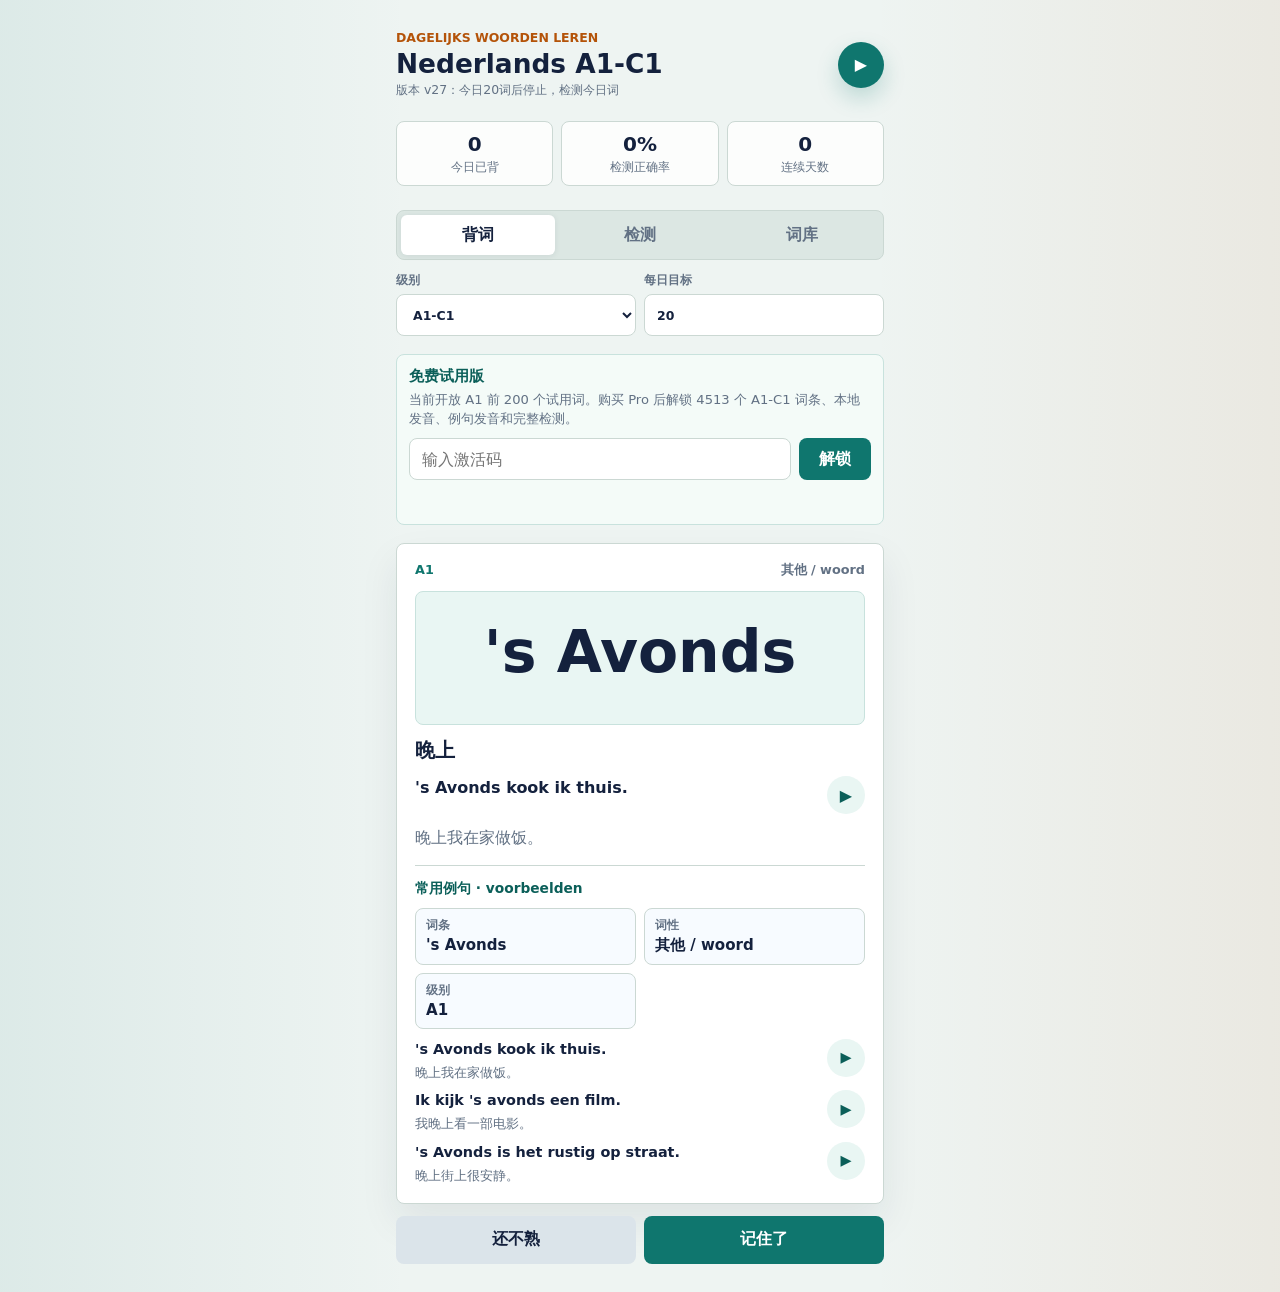
==== publish-live/index.html @ 0396b181 "Add files via upload" ====
<!doctype html>
<html lang="zh-CN">
  <head>
    <meta charset="UTF-8" />
    <meta name="viewport" content="width=device-width, initial-scale=1.0" />
    <meta name="theme-color" content="#0f766e" />
    <meta name="mobile-web-app-capable" content="yes" />
    <meta name="application-name" content="NL Woorden" />
    <title>Nederlands A2-C1</title>
    <link rel="manifest" href="manifest.json" />
    <link rel="icon" href="icons/icon-192.png" />
    <link rel="apple-touch-icon" href="icons/icon-192.png" />
    <link rel="stylesheet" href="styles.css" />
  </head>
  <body>
    <main class="app-shell">
      <section class="topbar">
        <div>
          <p class="eyebrow">Dagelijks woorden leren</p>
          <h1>Nederlands A1-C1</h1>
          <p class="version-tag">版本 v27：今日20词后停止，检测今日词</p>
        </div>
        <button class="icon-button" id="speakCurrent" type="button" aria-label="播放当前单词" title="播放当前单词">
          <span aria-hidden="true">▶</span>
        </button>
      </section>

      <section class="status-strip" aria-label="今日学习状态">
        <div>
          <span id="learnedToday">0</span>
          <small>今日已背</small>
        </div>
        <div>
          <span id="accuracy">0%</span>
          <small>检测正确率</small>
        </div>
        <div>
          <span id="streak">0</span>
          <small>连续天数</small>
        </div>
      </section>
      <div class="audio-help">
        <p class="audio-notice" id="audioNotice" role="status"></p>
        <button class="audio-fallback hidden" id="openPronunciation" type="button">打开荷兰语发音页</button>
      </div>

      <nav class="tabs" aria-label="应用视图">
        <button class="tab active" data-view="learn" type="button">背词</button>
        <button class="tab" data-view="quiz" type="button">检测</button>
        <button class="tab" data-view="library" type="button">词库</button>
      </nav>

      <section class="filters" aria-label="学习设置">
        <label>
          级别
          <select id="levelFilter">
            <option value="all">A1-C1</option>
            <option value="A1">A1</option>
            <option value="A2">A2</option>
            <option value="B1">B1</option>
            <option value="B2">B2</option>
            <option value="C1">C1</option>
          </select>
        </label>
        <label>
          每日目标
          <input id="dailyGoal" type="number" min="5" max="80" step="5" value="20" />
        </label>
      </section>
      <section class="license-panel" id="licensePanel" aria-label="Pro 解锁">
        <div>
          <strong id="licenseTitle">免费试用版</strong>
          <p id="licenseText">已开放 A1 前 200 个词。购买 Pro 后解锁 A1-C1 全词库、本地发音、例句发音和完整检测。</p>
        </div>
        <div class="license-row" id="licenseRow">
          <input id="licenseCode" type="text" autocomplete="off" placeholder="输入激活码" />
          <button id="activateLicense" type="button">解锁</button>
        </div>
        <p class="license-message" id="licenseMessage" role="status"></p>
      </section>

      <section class="view active" id="learnView">
        <article class="goal-card hidden" id="goalCard">
          <strong>今天目标完成</strong>
          <p id="goalMessage">你已经完成今天的单词目标。</p>
          <div class="goal-actions">
            <button class="primary" id="goalQuizBtn" type="button">去检测</button>
            <button class="secondary" id="goalMoreBtn" type="button">继续加练</button>
          </div>
        </article>
        <article class="word-card" id="learnWordCard">
          <div class="word-meta">
            <span id="wordLevel">A2</span>
            <span id="wordPos">名词 · zelfstandig naamwoord</span>
          </div>
          <button class="word-button" id="wordButton" type="button">
            <span id="wordText">woord</span>
            <small id="wordIpa">/woːrt/</small>
          </button>
          <div class="meaning" id="wordMeaning">中文释义</div>
          <div class="example-line">
            <p class="example" id="wordExample">Voorbeeldzin.</p>
            <button class="mini-button" id="speakExample" type="button" aria-label="播放例句" title="播放例句">▶</button>
          </div>
          <p class="example-zh" id="wordExampleZh">例句中文。</p>
          <div class="forms-panel" id="wordForms"></div>
        </article>

        <div class="actions" id="learnActions">
          <button class="secondary" id="againBtn" type="button">还不熟</button>
          <button class="primary" id="knownBtn" type="button">记住了</button>
        </div>
      </section>

      <section class="view" id="quizView">
        <article class="quiz-card">
          <div class="mode-switch" aria-label="检测形式">
            <button class="mode-button active" id="meaningModeBtn" type="button">猜词义</button>
            <button class="mode-button" id="dictationModeBtn" type="button">听写</button>
          </div>
          <div class="word-meta">
            <span id="quizLevel">A2</span>
            <span id="quizMode">听写</span>
          </div>
          <h2 id="quizPrompt">听发音写单词</h2>
          <button class="listen-card" id="listenDictation" type="button">▶ 听荷兰语发音</button>
          <div class="choices" id="choices"></div>
          <div class="typing-row" id="typingRow">
            <input id="typingAnswer" type="text" autocomplete="off" placeholder="输入你听到的荷兰语单词" />
            <button id="typingCheck" type="button">检查</button>
          </div>
          <p class="feedback" id="feedback" role="status"></p>
        </article>
        <div class="actions">
          <button class="secondary" id="playQuizWord" type="button">再听一次</button>
          <button class="primary" id="nextQuiz" type="button">下一题</button>
        </div>
      </section>

      <section class="view" id="libraryView">
        <div class="library-head">
          <input id="searchBox" type="search" placeholder="搜索荷兰语 / 中文 / 例句" />
          <span id="wordCount">0 词</span>
        </div>
        <div class="word-list" id="wordList"></div>
      </section>
    </main>

    <script src="wordbank-extra.js"></script>
    <script src="audio-index.js"></script>
    <script src="app.js"></script>
    <script>
      if ("serviceWorker" in navigator && location.protocol !== "file:") {
        navigator.serviceWorker.register("./sw.js");
      }
    </script>
  </body>
</html>
---- publish-live/styles.css ----
:root {
  color-scheme: light;
  --bg: #eef4f2;
  --ink: #14213d;
  --muted: #627184;
  --line: #cbd8d3;
  --surface: #ffffff;
  --primary: #0f766e;
  --primary-dark: #0b5f59;
  --accent: #b45309;
  --ok: #15803d;
  --bad: #b91c1c;
  font-family: Inter, ui-sans-serif, system-ui, -apple-system, BlinkMacSystemFont, "Segoe UI", sans-serif;
}

* {
  box-sizing: border-box;
}

body {
  margin: 0;
  min-height: 100vh;
  background: var(--bg);
  color: var(--ink);
}

button,
input,
select {
  font: inherit;
}

.app-shell {
  width: min(100%, 520px);
  min-height: 100vh;
  margin: 0 auto;
  padding: 18px 16px 28px;
}

.topbar {
  display: flex;
  align-items: center;
  justify-content: space-between;
  gap: 16px;
}

.eyebrow {
  margin: 0 0 4px;
  color: var(--accent);
  font-size: 0.78rem;
  font-weight: 800;
  text-transform: uppercase;
}

.version-tag {
  color: var(--muted);
  font-size: 0.78rem;
  margin-top: 4px;
}

h1,
h2,
p {
  margin: 0;
}

h1 {
  font-size: 1.65rem;
  line-height: 1.1;
}

.icon-button {
  width: 46px;
  height: 46px;
  border: 0;
  border-radius: 50%;
  background: var(--primary);
  color: white;
  font-weight: 900;
  box-shadow: 0 10px 22px rgba(15, 118, 110, 0.22);
}

.status-strip {
  display: grid;
  grid-template-columns: repeat(3, 1fr);
  gap: 8px;
  margin: 22px 0 14px;
}

.status-strip div {
  min-width: 0;
  border: 1px solid var(--line);
  border-radius: 8px;
  background: rgba(255, 255, 255, 0.82);
  padding: 10px 8px;
  text-align: center;
}

.status-strip span {
  display: block;
  font-size: 1.25rem;
  font-weight: 850;
}

.status-strip small {
  color: var(--muted);
  font-size: 0.72rem;
}

.audio-help {
  display: grid;
  gap: 8px;
  margin: -2px 2px 12px;
}

.audio-notice {
  min-height: 20px;
  margin: 0;
  color: #9a3412;
  font-size: 0.82rem;
  font-weight: 760;
}

.audio-notice:empty {
  display: none;
}

.audio-fallback {
  width: fit-content;
  border: 1px solid #fed7aa;
  border-radius: 999px;
  background: #fff7ed;
  color: #9a3412;
  padding: 8px 12px;
  font-size: 0.82rem;
  font-weight: 850;
}

.tabs,
.filters,
.actions,
.typing-row,
.library-head,
.example-line,
.mode-switch {
  display: flex;
  gap: 8px;
}

.tabs {
  padding: 4px;
  border: 1px solid var(--line);
  border-radius: 8px;
  background: #dce7e3;
}

.tab {
  flex: 1;
  min-height: 40px;
  border: 0;
  border-radius: 6px;
  background: transparent;
  color: var(--muted);
  font-weight: 750;
}

.tab.active {
  background: var(--surface);
  color: var(--ink);
  box-shadow: 0 1px 6px rgba(20, 33, 61, 0.08);
}

.filters {
  margin: 12px 0 18px;
}

.license-panel {
  display: grid;
  gap: 10px;
  margin-bottom: 18px;
  border: 1px solid #c8e2dd;
  border-radius: 8px;
  background: #f4fbf8;
  padding: 12px;
}

.license-panel strong {
  display: block;
  color: var(--primary-dark);
  font-size: 0.92rem;
}

.license-panel p {
  margin-top: 4px;
  color: var(--muted);
  font-size: 0.82rem;
  line-height: 1.45;
}

.license-row {
  display: flex;
  gap: 8px;
}

.license-row input {
  flex: 1;
  text-transform: uppercase;
}

.license-row button {
  min-width: 72px;
  border: 0;
  border-radius: 8px;
  background: var(--primary);
  color: white;
  font-weight: 850;
}

.license-message {
  min-height: 18px;
  margin: 0;
  color: #9a3412;
  font-weight: 780;
}

.license-message.ok {
  color: var(--ok);
}

label {
  flex: 1;
  display: grid;
  gap: 5px;
  color: var(--muted);
  font-size: 0.78rem;
  font-weight: 800;
}

select,
input {
  width: 100%;
  min-height: 42px;
  border: 1px solid var(--line);
  border-radius: 8px;
  background: var(--surface);
  color: var(--ink);
  padding: 0 12px;
}

.view {
  display: none;
}

.view.active {
  display: block;
}

.word-card,
.quiz-card,
.goal-card {
  border: 1px solid var(--line);
  border-radius: 8px;
  background: var(--surface);
  padding: 18px;
  box-shadow: 0 18px 38px rgba(20, 33, 61, 0.08);
}

.goal-card {
  display: grid;
  gap: 6px;
  margin-bottom: 12px;
  border-color: #bbf7d0;
  background: #f0fdf4;
  box-shadow: none;
}

.goal-card strong {
  color: var(--ok);
  font-size: 1.05rem;
}

.goal-card p {
  color: var(--muted);
  line-height: 1.45;
}

.goal-actions {
  display: grid;
  grid-template-columns: 1fr 1fr;
  gap: 10px;
  margin-top: 8px;
}

.word-meta {
  display: flex;
  justify-content: space-between;
  gap: 8px;
  color: var(--muted);
  font-size: 0.8rem;
  font-weight: 800;
}

.word-meta span:first-child {
  color: var(--primary);
}

.word-button {
  width: 100%;
  min-height: 134px;
  margin: 12px 0;
  border: 1px solid #c8e2dd;
  border-radius: 8px;
  background: #e9f6f3;
  color: var(--ink);
  padding: 18px 10px;
}

.word-button span {
  display: block;
  overflow-wrap: anywhere;
  font-size: clamp(2.1rem, 12vw, 3.65rem);
  font-weight: 900;
  line-height: 1.05;
}

.word-button small {
  display: block;
  margin-top: 10px;
  color: var(--primary-dark);
  font-size: 1rem;
  font-weight: 750;
}

.meaning {
  font-size: 1.25rem;
  font-weight: 850;
  line-height: 1.35;
}

.example,
.example-zh {
  margin-top: 12px;
  line-height: 1.55;
}

.example-line {
  align-items: flex-start;
  margin-top: 12px;
}

.example {
  flex: 1;
  margin-top: 0;
  color: var(--ink);
  font-weight: 650;
}

.example-zh {
  color: var(--muted);
}

.forms-panel {
  display: grid;
  gap: 10px;
  margin-top: 14px;
  padding-top: 14px;
  border-top: 1px solid var(--line);
}

.forms-title {
  color: var(--primary-dark);
  font-size: 0.86rem;
  font-weight: 900;
}

.form-grid {
  display: grid;
  grid-template-columns: repeat(2, minmax(0, 1fr));
  gap: 8px;
}

.form-item {
  min-width: 0;
  border: 1px solid var(--line);
  border-radius: 8px;
  background: #f7fbff;
  padding: 9px 10px;
}

.form-item small {
  display: block;
  color: var(--muted);
  font-size: 0.72rem;
  font-weight: 850;
}

.form-item strong {
  display: block;
  margin-top: 3px;
  overflow-wrap: anywhere;
  font-size: 0.94rem;
}

.form-examples {
  display: grid;
  gap: 8px;
}

.form-example {
  display: flex;
  align-items: flex-start;
  gap: 8px;
  color: var(--muted);
  font-size: 0.9rem;
  line-height: 1.45;
}

.form-example span {
  flex: 1;
}

.form-example strong,
.form-example small {
  display: block;
}

.form-example strong {
  color: var(--ink);
  font-weight: 750;
}

.form-example small {
  margin-top: 3px;
  color: var(--muted);
  font-size: 0.84rem;
}

.actions {
  margin-top: 12px;
}

.primary,
.secondary,
.typing-row button {
  flex: 1;
  min-height: 48px;
  border: 0;
  border-radius: 8px;
  font-weight: 850;
}

.primary,
.typing-row button {
  background: var(--primary);
  color: white;
}

.secondary {
  background: #dbe4ea;
  color: var(--ink);
}

.mini-button {
  width: 38px;
  min-width: 38px;
  height: 38px;
  border: 0;
  border-radius: 50%;
  background: #e9f6f3;
  color: var(--primary-dark);
  font-weight: 900;
}

.mode-switch {
  padding: 4px;
  margin-bottom: 14px;
  border: 1px solid var(--line);
  border-radius: 8px;
  background: #dce7e3;
}

.mode-button {
  flex: 1;
  min-height: 38px;
  border: 0;
  border-radius: 6px;
  background: transparent;
  color: var(--muted);
  font-weight: 850;
}

.mode-button.active {
  background: var(--surface);
  color: var(--ink);
  box-shadow: 0 1px 6px rgba(20, 33, 61, 0.08);
}

.quiz-card h2 {
  margin: 20px 0;
  overflow-wrap: anywhere;
  font-size: 2.2rem;
  line-height: 1.05;
}

.listen-card {
  width: 100%;
  min-height: 92px;
  border: 1px solid #c8e2dd;
  border-radius: 8px;
  background: #e9f6f3;
  color: var(--primary-dark);
  font-size: 1.2rem;
  font-weight: 900;
}

.choices {
  display: grid;
  gap: 8px;
}

.choice {
  min-height: 52px;
  border: 1px solid var(--line);
  border-radius: 8px;
  background: #f7fbff;
  padding: 10px 12px;
  text-align: left;
  color: var(--ink);
}

.choice.correct {
  border-color: #86efac;
  background: #dcfce7;
}

.choice.wrong {
  border-color: #fecaca;
  background: #fee2e2;
}

.typing-row {
  margin-top: 14px;
}

.typing-row input {
  flex: 1.4;
}

.feedback {
  min-height: 28px;
  margin-top: 12px;
  color: var(--muted);
  font-weight: 780;
}

.feedback.ok {
  color: var(--ok);
}

.feedback.bad {
  color: var(--bad);
}

.library-head {
  align-items: center;
  margin-bottom: 10px;
}

.library-head input {
  flex: 1;
}

.library-head span {
  color: var(--muted);
  font-size: 0.86rem;
  font-weight: 800;
  white-space: nowrap;
}

.word-list {
  display: grid;
  gap: 8px;
  padding-bottom: 20px;
}

.word-row {
  border: 1px solid var(--line);
  border-radius: 8px;
  background: var(--surface);
  padding: 12px;
}

.word-row strong {
  display: block;
  margin-bottom: 4px;
  overflow-wrap: anywhere;
  font-size: 1.05rem;
}

.word-row p {
  color: var(--muted);
  font-size: 0.9rem;
  line-height: 1.45;
}

.hidden {
  display: none;
}

@media (min-width: 700px) {
  body {
    background:
      linear-gradient(90deg, rgba(15, 118, 110, 0.08), transparent 32%, transparent 68%, rgba(180, 83, 9, 0.07)),
      var(--bg);
  }

  .app-shell {
    padding-top: 30px;
  }
}
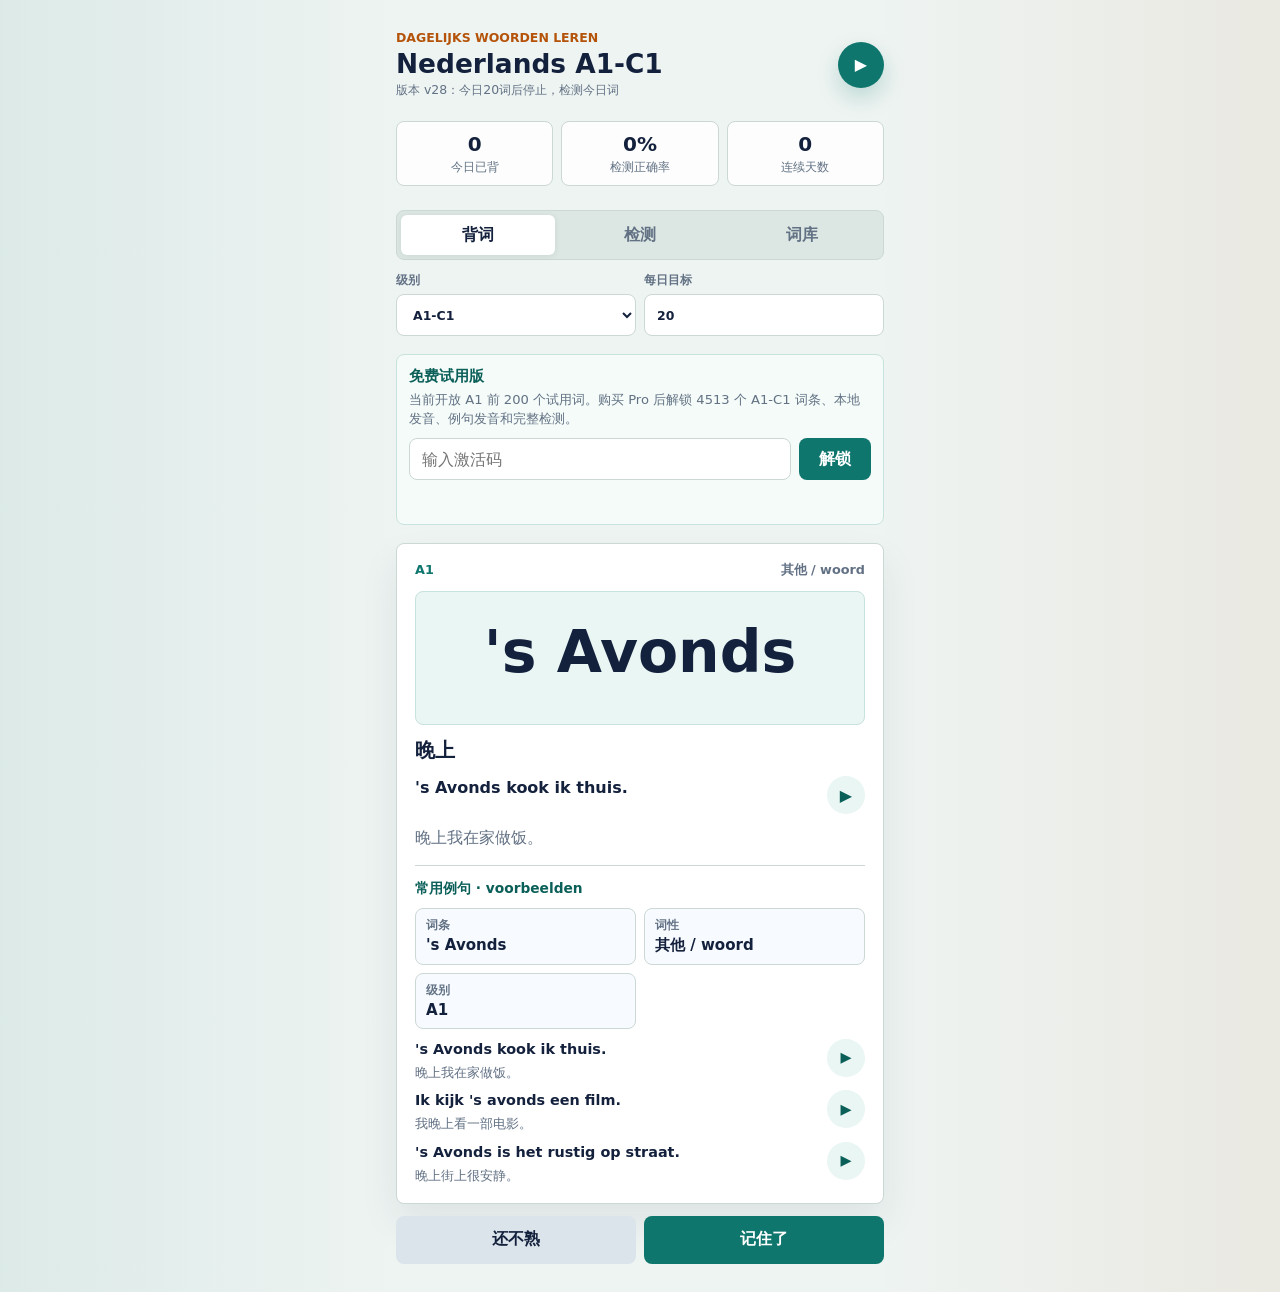
==== commit 4aa737d5: "Add files via upload" ====
--- a/publish-live/index.html
+++ b/publish-live/index.html
@@ -10,7 +10,7 @@
     <link rel="manifest" href="manifest.json" />
     <link rel="icon" href="icons/icon-192.png" />
     <link rel="apple-touch-icon" href="icons/icon-192.png" />
-    <link rel="stylesheet" href="styles.css" />
+    <link rel="stylesheet" href="styles.css?v=28" />
   </head>
   <body>
     <main class="app-shell">
@@ -18,7 +18,7 @@
         <div>
           <p class="eyebrow">Dagelijks woorden leren</p>
           <h1>Nederlands A1-C1</h1>
-          <p class="version-tag">版本 v27：今日20词后停止，检测今日词</p>
+          <p class="version-tag">版本 v28：今日20词后停止，检测今日词</p>
         </div>
         <button class="icon-button" id="speakCurrent" type="button" aria-label="播放当前单词" title="播放当前单词">
           <span aria-hidden="true">▶</span>
@@ -146,12 +146,12 @@
       </section>
     </main>
 
-    <script src="wordbank-extra.js"></script>
-    <script src="audio-index.js"></script>
-    <script src="app.js"></script>
+    <script src="wordbank-extra.js?v=28"></script>
+    <script src="audio-index.js?v=28"></script>
+    <script src="app.js?v=28"></script>
     <script>
       if ("serviceWorker" in navigator && location.protocol !== "file:") {
-        navigator.serviceWorker.register("./sw.js");
+        navigator.serviceWorker.register("./sw.js?v=28");
       }
     </script>
   </body>
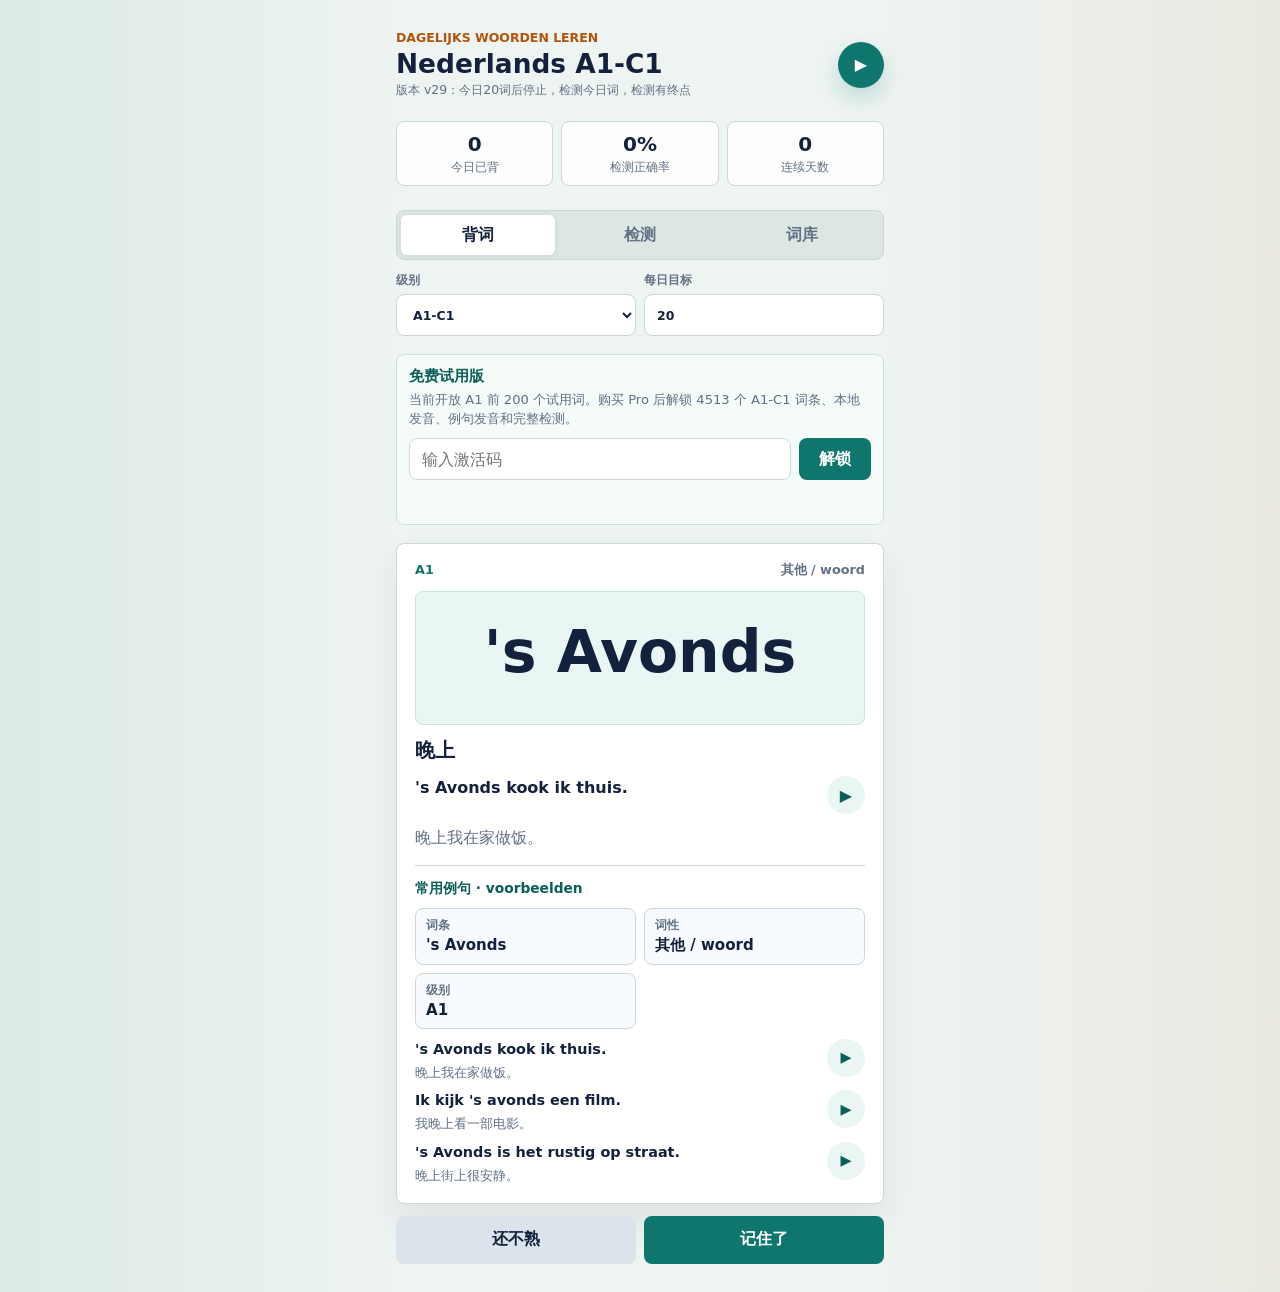
==== commit 0f83ddf5: "Add files via upload" ====
--- a/publish-live/index.html
+++ b/publish-live/index.html
@@ -10,7 +10,7 @@
     <link rel="manifest" href="manifest.json" />
     <link rel="icon" href="icons/icon-192.png" />
     <link rel="apple-touch-icon" href="icons/icon-192.png" />
-    <link rel="stylesheet" href="styles.css?v=28" />
+    <link rel="stylesheet" href="styles.css?v=29" />
   </head>
   <body>
     <main class="app-shell">
@@ -18,7 +18,7 @@
         <div>
           <p class="eyebrow">Dagelijks woorden leren</p>
           <h1>Nederlands A1-C1</h1>
-          <p class="version-tag">版本 v28：今日20词后停止，检测今日词</p>
+          <p class="version-tag">版本 v29：今日20词后停止，检测今日词，检测有终点</p>
         </div>
         <button class="icon-button" id="speakCurrent" type="button" aria-label="播放当前单词" title="播放当前单词">
           <span aria-hidden="true">▶</span>
@@ -146,12 +146,12 @@
       </section>
     </main>
 
-    <script src="wordbank-extra.js?v=28"></script>
-    <script src="audio-index.js?v=28"></script>
-    <script src="app.js?v=28"></script>
+    <script src="wordbank-extra.js?v=29"></script>
+    <script src="audio-index.js?v=29"></script>
+    <script src="app.js?v=29"></script>
     <script>
       if ("serviceWorker" in navigator && location.protocol !== "file:") {
-        navigator.serviceWorker.register("./sw.js?v=28");
+        navigator.serviceWorker.register("./sw.js?v=29");
       }
     </script>
   </body>
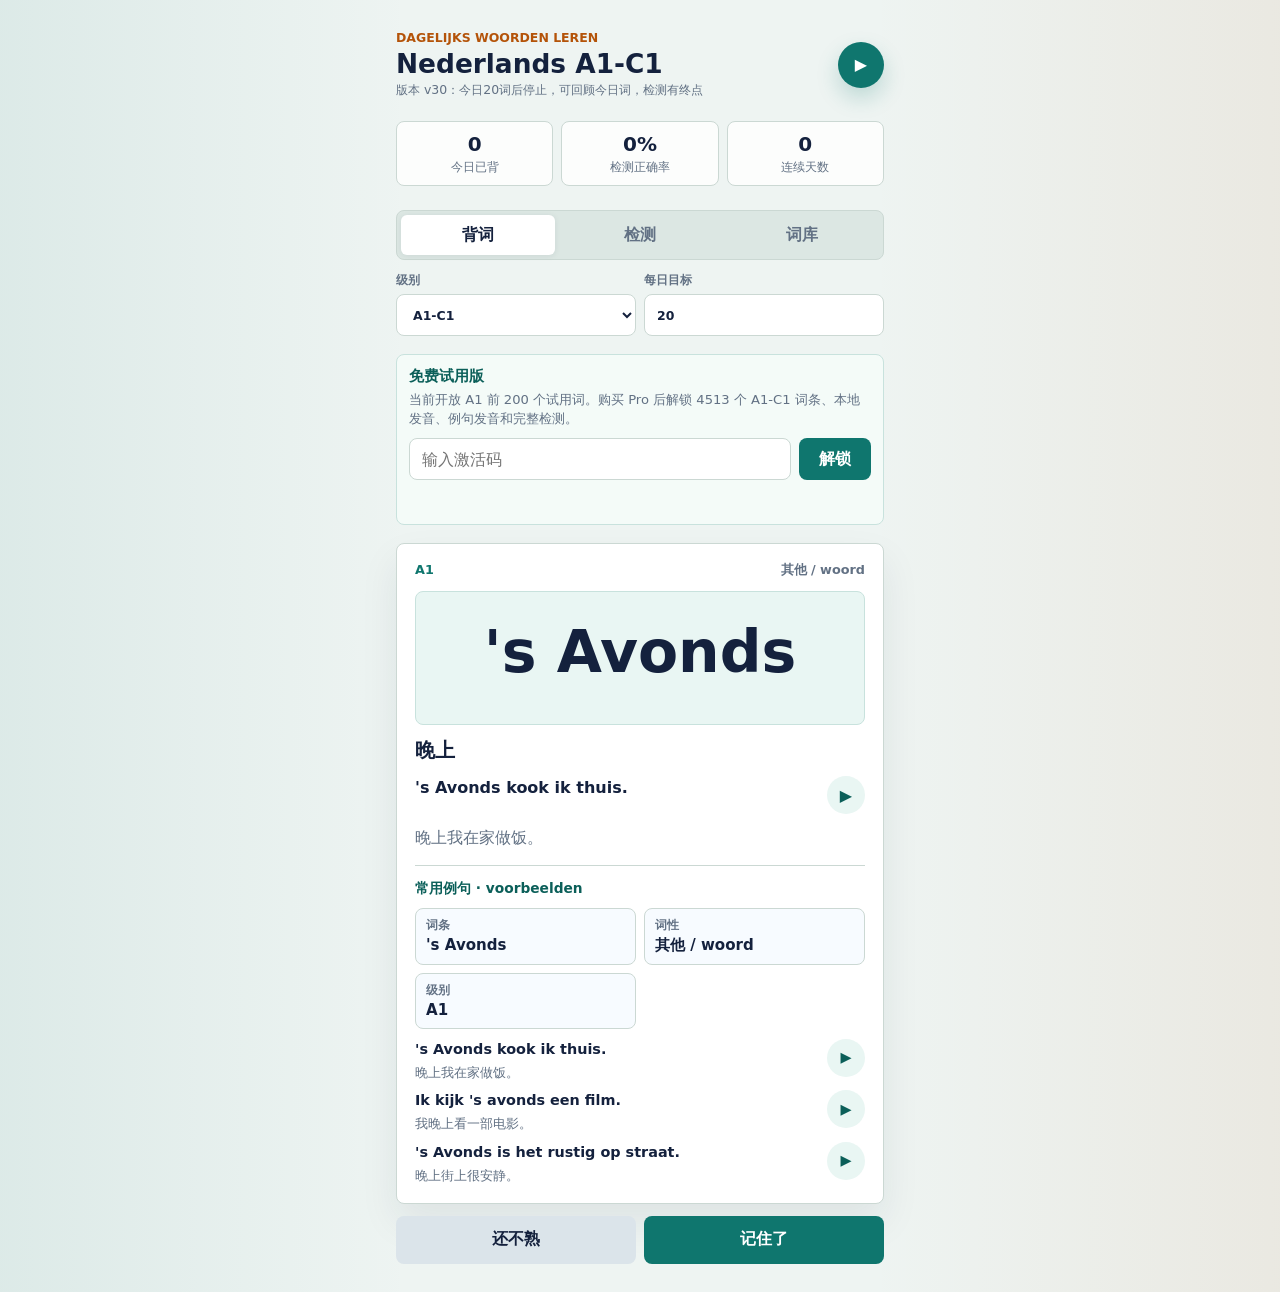
==== commit 1af96b2b: "Add files via upload" ====
--- a/publish-live/index.html
+++ b/publish-live/index.html
@@ -10,7 +10,7 @@
     <link rel="manifest" href="manifest.json" />
     <link rel="icon" href="icons/icon-192.png" />
     <link rel="apple-touch-icon" href="icons/icon-192.png" />
-    <link rel="stylesheet" href="styles.css?v=29" />
+    <link rel="stylesheet" href="styles.css?v=30" />
   </head>
   <body>
     <main class="app-shell">
@@ -18,7 +18,7 @@
         <div>
           <p class="eyebrow">Dagelijks woorden leren</p>
           <h1>Nederlands A1-C1</h1>
-          <p class="version-tag">版本 v29：今日20词后停止，检测今日词，检测有终点</p>
+          <p class="version-tag">版本 v30：今日20词后停止，可回顾今日词，检测有终点</p>
         </div>
         <button class="icon-button" id="speakCurrent" type="button" aria-label="播放当前单词" title="播放当前单词">
           <span aria-hidden="true">▶</span>
@@ -85,6 +85,7 @@
           <p id="goalMessage">你已经完成今天的单词目标。</p>
           <div class="goal-actions">
             <button class="primary" id="goalQuizBtn" type="button">去检测</button>
+            <button class="secondary" id="goalReviewBtn" type="button">回顾今日词</button>
             <button class="secondary" id="goalMoreBtn" type="button">继续加练</button>
           </div>
         </article>
@@ -146,12 +147,12 @@
       </section>
     </main>
 
-    <script src="wordbank-extra.js?v=29"></script>
-    <script src="audio-index.js?v=29"></script>
-    <script src="app.js?v=29"></script>
+    <script src="wordbank-extra.js?v=30"></script>
+    <script src="audio-index.js?v=30"></script>
+    <script src="app.js?v=30"></script>
     <script>
       if ("serviceWorker" in navigator && location.protocol !== "file:") {
-        navigator.serviceWorker.register("./sw.js?v=29");
+        navigator.serviceWorker.register("./sw.js?v=30");
       }
     </script>
   </body>
--- a/publish-live/styles.css
+++ b/publish-live/styles.css
@@ -286,7 +286,7 @@
 
 .goal-actions {
   display: grid;
-  grid-template-columns: 1fr 1fr;
+  grid-template-columns: repeat(3, minmax(0, 1fr));
   gap: 10px;
   margin-top: 8px;
 }
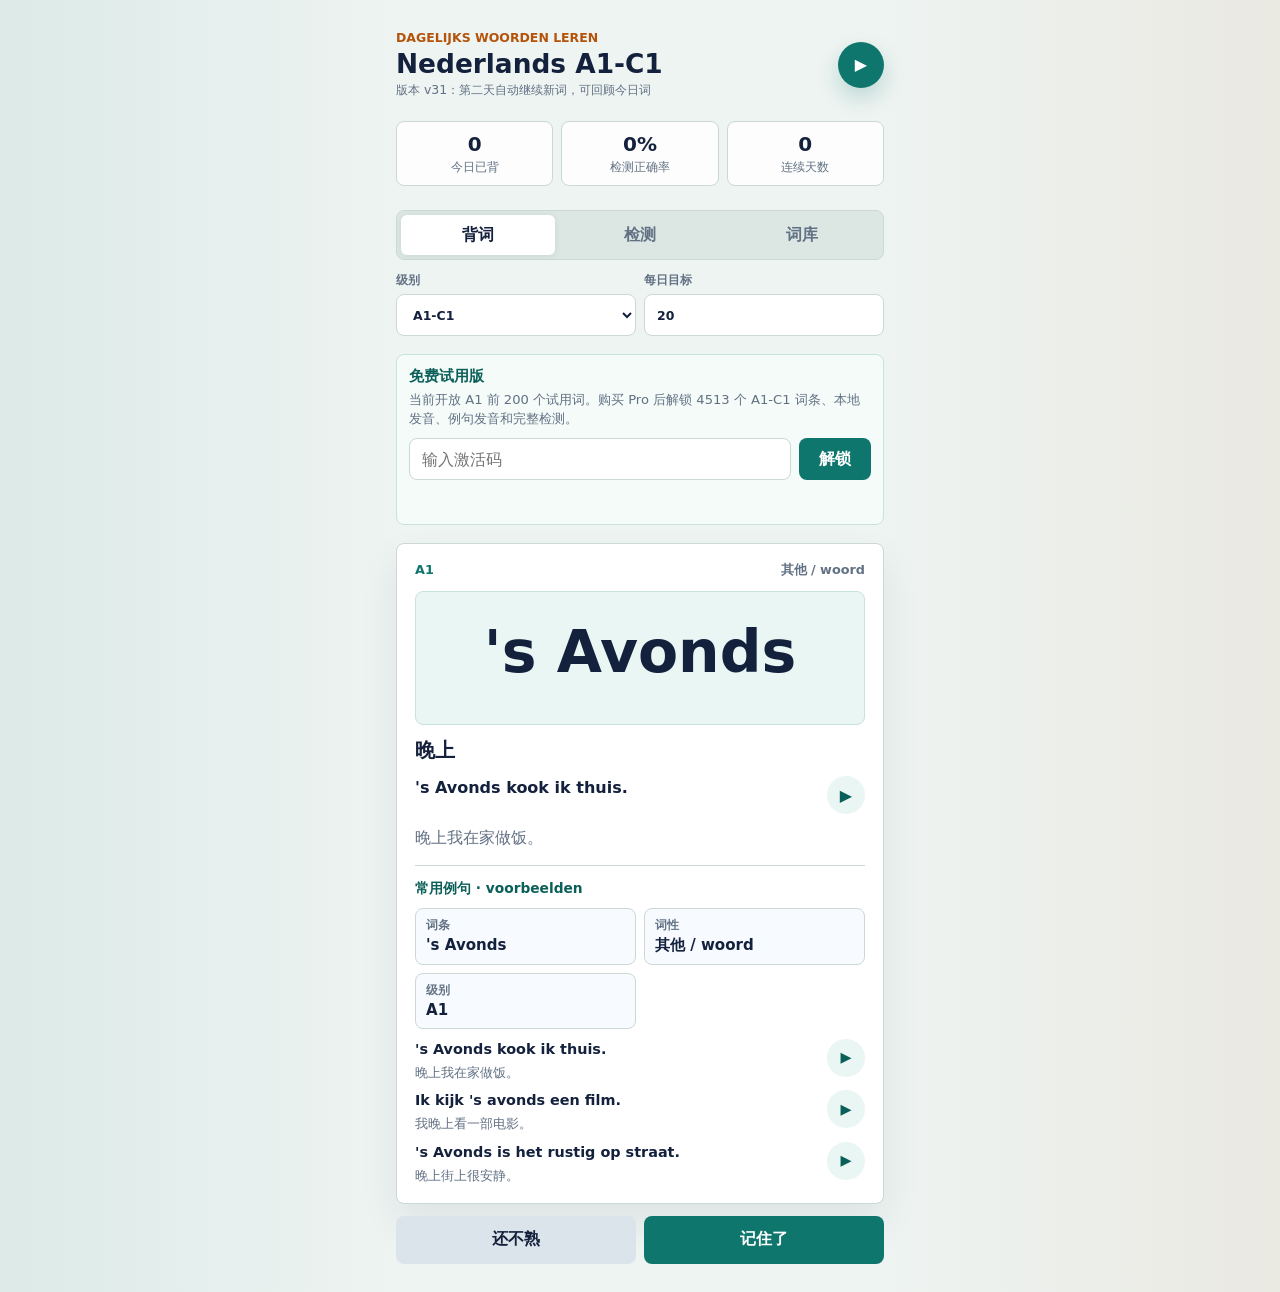
==== commit 555da52c: "Add files via upload" ====
--- a/publish-live/index.html
+++ b/publish-live/index.html
@@ -10,7 +10,7 @@
     <link rel="manifest" href="manifest.json" />
     <link rel="icon" href="icons/icon-192.png" />
     <link rel="apple-touch-icon" href="icons/icon-192.png" />
-    <link rel="stylesheet" href="styles.css?v=30" />
+    <link rel="stylesheet" href="styles.css?v=31" />
   </head>
   <body>
     <main class="app-shell">
@@ -18,7 +18,7 @@
         <div>
           <p class="eyebrow">Dagelijks woorden leren</p>
           <h1>Nederlands A1-C1</h1>
-          <p class="version-tag">版本 v30：今日20词后停止，可回顾今日词，检测有终点</p>
+          <p class="version-tag">版本 v31：第二天自动继续新词，可回顾今日词</p>
         </div>
         <button class="icon-button" id="speakCurrent" type="button" aria-label="播放当前单词" title="播放当前单词">
           <span aria-hidden="true">▶</span>
@@ -147,12 +147,12 @@
       </section>
     </main>
 
-    <script src="wordbank-extra.js?v=30"></script>
-    <script src="audio-index.js?v=30"></script>
-    <script src="app.js?v=30"></script>
+    <script src="wordbank-extra.js?v=31"></script>
+    <script src="audio-index.js?v=31"></script>
+    <script src="app.js?v=31"></script>
     <script>
       if ("serviceWorker" in navigator && location.protocol !== "file:") {
-        navigator.serviceWorker.register("./sw.js?v=30");
+        navigator.serviceWorker.register("./sw.js?v=31");
       }
     </script>
   </body>
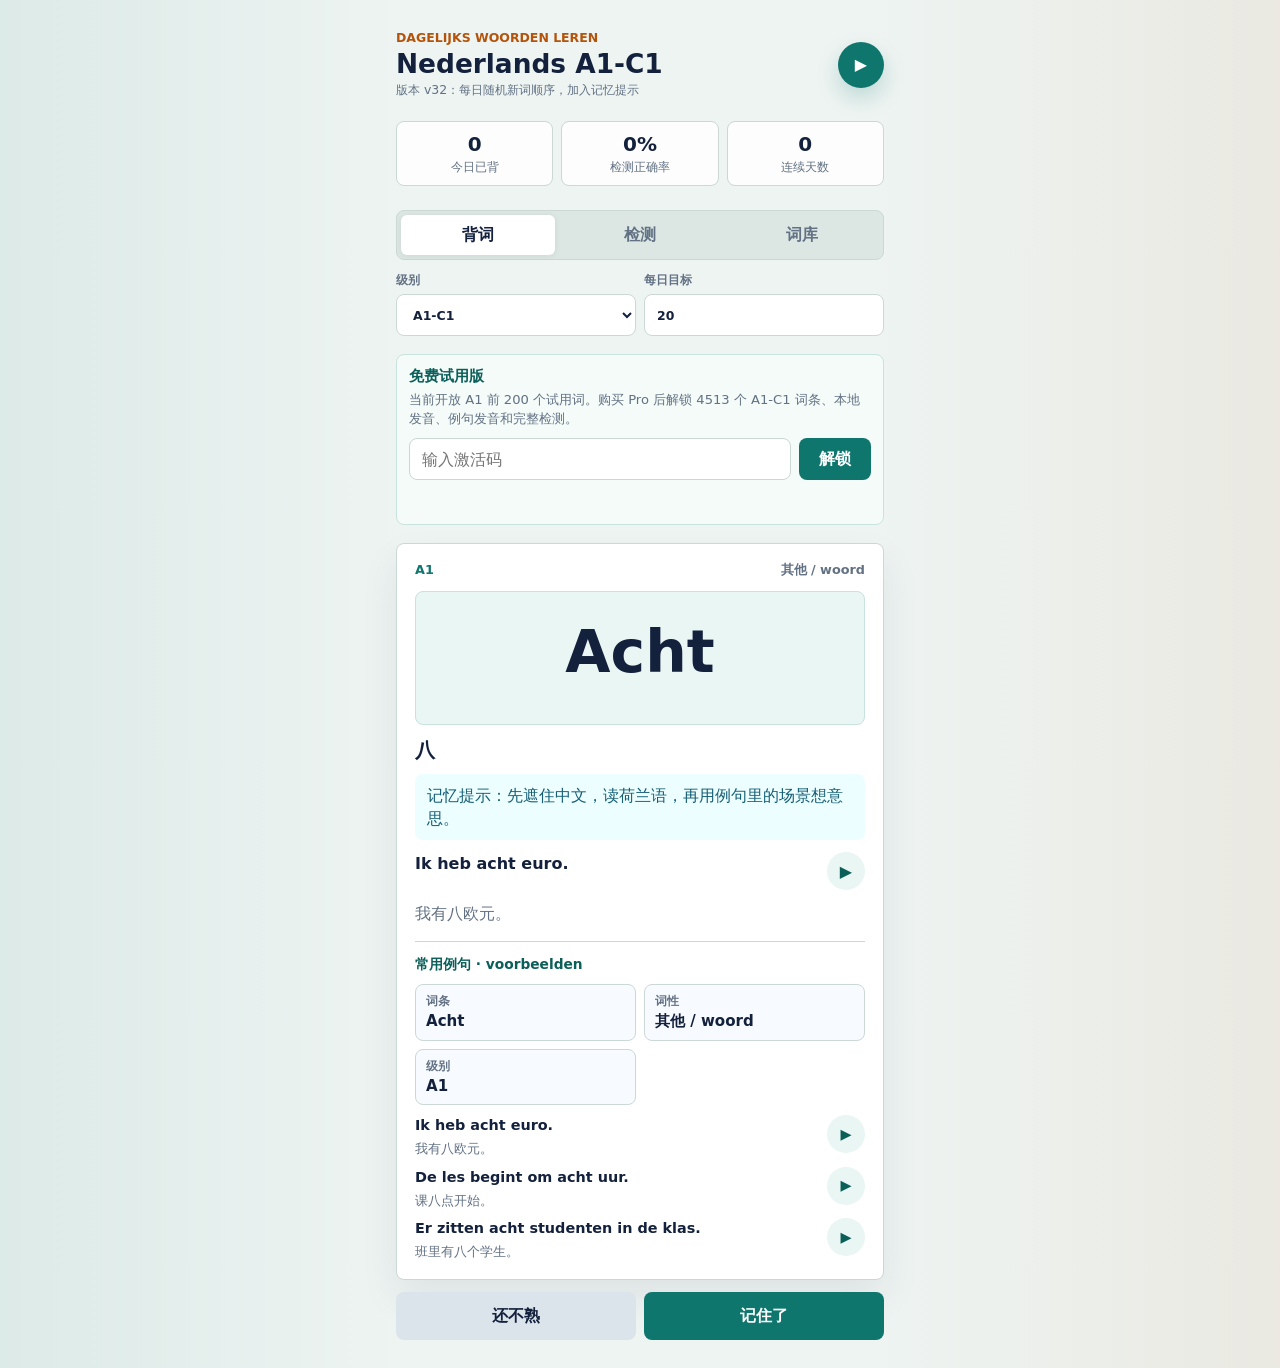
==== commit 7e3dd43d: "Add files via upload" ====
--- a/publish-live/index.html
+++ b/publish-live/index.html
@@ -10,7 +10,7 @@
     <link rel="manifest" href="manifest.json" />
     <link rel="icon" href="icons/icon-192.png" />
     <link rel="apple-touch-icon" href="icons/icon-192.png" />
-    <link rel="stylesheet" href="styles.css?v=31" />
+    <link rel="stylesheet" href="styles.css?v=32" />
   </head>
   <body>
     <main class="app-shell">
@@ -18,7 +18,7 @@
         <div>
           <p class="eyebrow">Dagelijks woorden leren</p>
           <h1>Nederlands A1-C1</h1>
-          <p class="version-tag">版本 v31：第二天自动继续新词，可回顾今日词</p>
+          <p class="version-tag">版本 v32：每日随机新词顺序，加入记忆提示</p>
         </div>
         <button class="icon-button" id="speakCurrent" type="button" aria-label="播放当前单词" title="播放当前单词">
           <span aria-hidden="true">▶</span>
@@ -99,6 +99,7 @@
             <small id="wordIpa">/woːrt/</small>
           </button>
           <div class="meaning" id="wordMeaning">中文释义</div>
+          <p class="study-hint" id="studyHint">记忆提示</p>
           <div class="example-line">
             <p class="example" id="wordExample">Voorbeeldzin.</p>
             <button class="mini-button" id="speakExample" type="button" aria-label="播放例句" title="播放例句">▶</button>
@@ -147,12 +148,12 @@
       </section>
     </main>
 
-    <script src="wordbank-extra.js?v=31"></script>
-    <script src="audio-index.js?v=31"></script>
-    <script src="app.js?v=31"></script>
+    <script src="wordbank-extra.js?v=32"></script>
+    <script src="audio-index.js?v=32"></script>
+    <script src="app.js?v=32"></script>
     <script>
       if ("serviceWorker" in navigator && location.protocol !== "file:") {
-        navigator.serviceWorker.register("./sw.js?v=31");
+        navigator.serviceWorker.register("./sw.js?v=32");
       }
     </script>
   </body>
--- a/publish-live/styles.css
+++ b/publish-live/styles.css
@@ -337,6 +337,15 @@
   line-height: 1.35;
 }
 
+.study-hint {
+  margin-top: 10px;
+  padding: 10px 12px;
+  border-radius: 8px;
+  background: #ecfeff;
+  color: #155e75;
+  line-height: 1.45;
+}
+
 .example,
 .example-zh {
   margin-top: 12px;
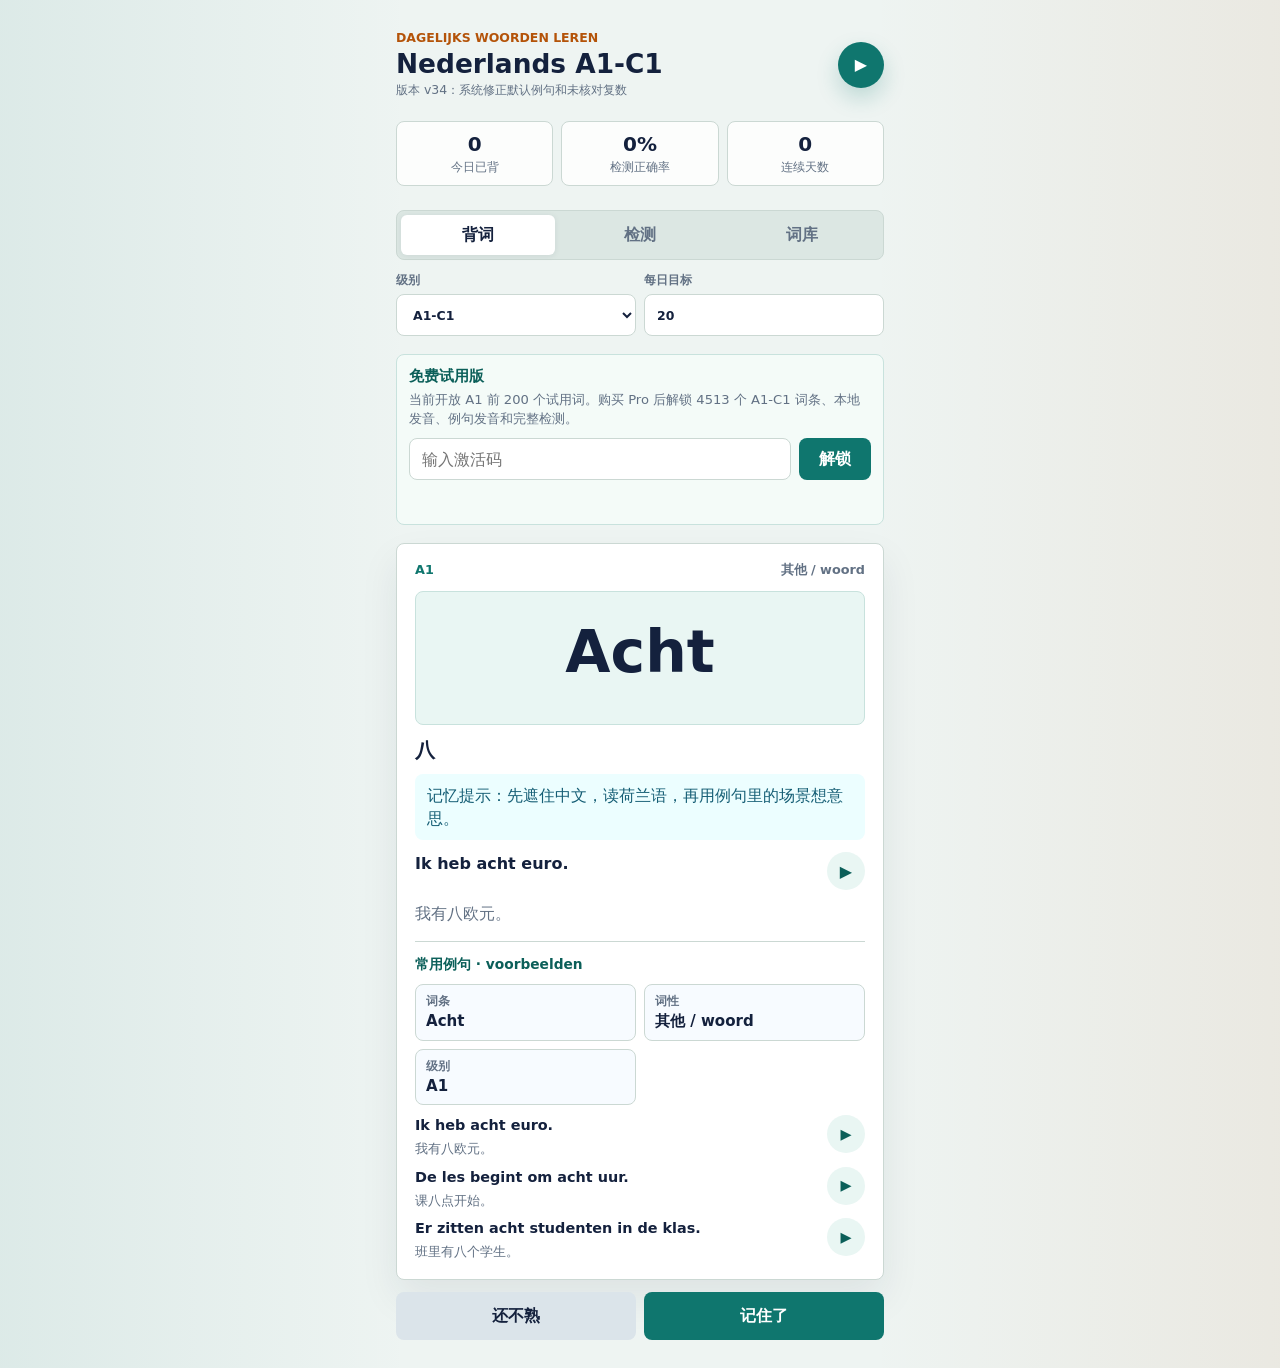
==== commit 7e7b86fd: "Add files via upload" ====
--- a/publish-live/index.html
+++ b/publish-live/index.html
@@ -10,7 +10,7 @@
     <link rel="manifest" href="manifest.json" />
     <link rel="icon" href="icons/icon-192.png" />
     <link rel="apple-touch-icon" href="icons/icon-192.png" />
-    <link rel="stylesheet" href="styles.css?v=32" />
+    <link rel="stylesheet" href="styles.css?v=34" />
   </head>
   <body>
     <main class="app-shell">
@@ -18,7 +18,7 @@
         <div>
           <p class="eyebrow">Dagelijks woorden leren</p>
           <h1>Nederlands A1-C1</h1>
-          <p class="version-tag">版本 v32：每日随机新词顺序，加入记忆提示</p>
+          <p class="version-tag">版本 v34：系统修正默认例句和未核对复数</p>
         </div>
         <button class="icon-button" id="speakCurrent" type="button" aria-label="播放当前单词" title="播放当前单词">
           <span aria-hidden="true">▶</span>
@@ -148,12 +148,12 @@
       </section>
     </main>
 
-    <script src="wordbank-extra.js?v=32"></script>
-    <script src="audio-index.js?v=32"></script>
-    <script src="app.js?v=32"></script>
+    <script src="wordbank-extra.js?v=34"></script>
+    <script src="audio-index.js?v=34"></script>
+    <script src="app.js?v=34"></script>
     <script>
       if ("serviceWorker" in navigator && location.protocol !== "file:") {
-        navigator.serviceWorker.register("./sw.js?v=32");
+        navigator.serviceWorker.register("./sw.js?v=34");
       }
     </script>
   </body>
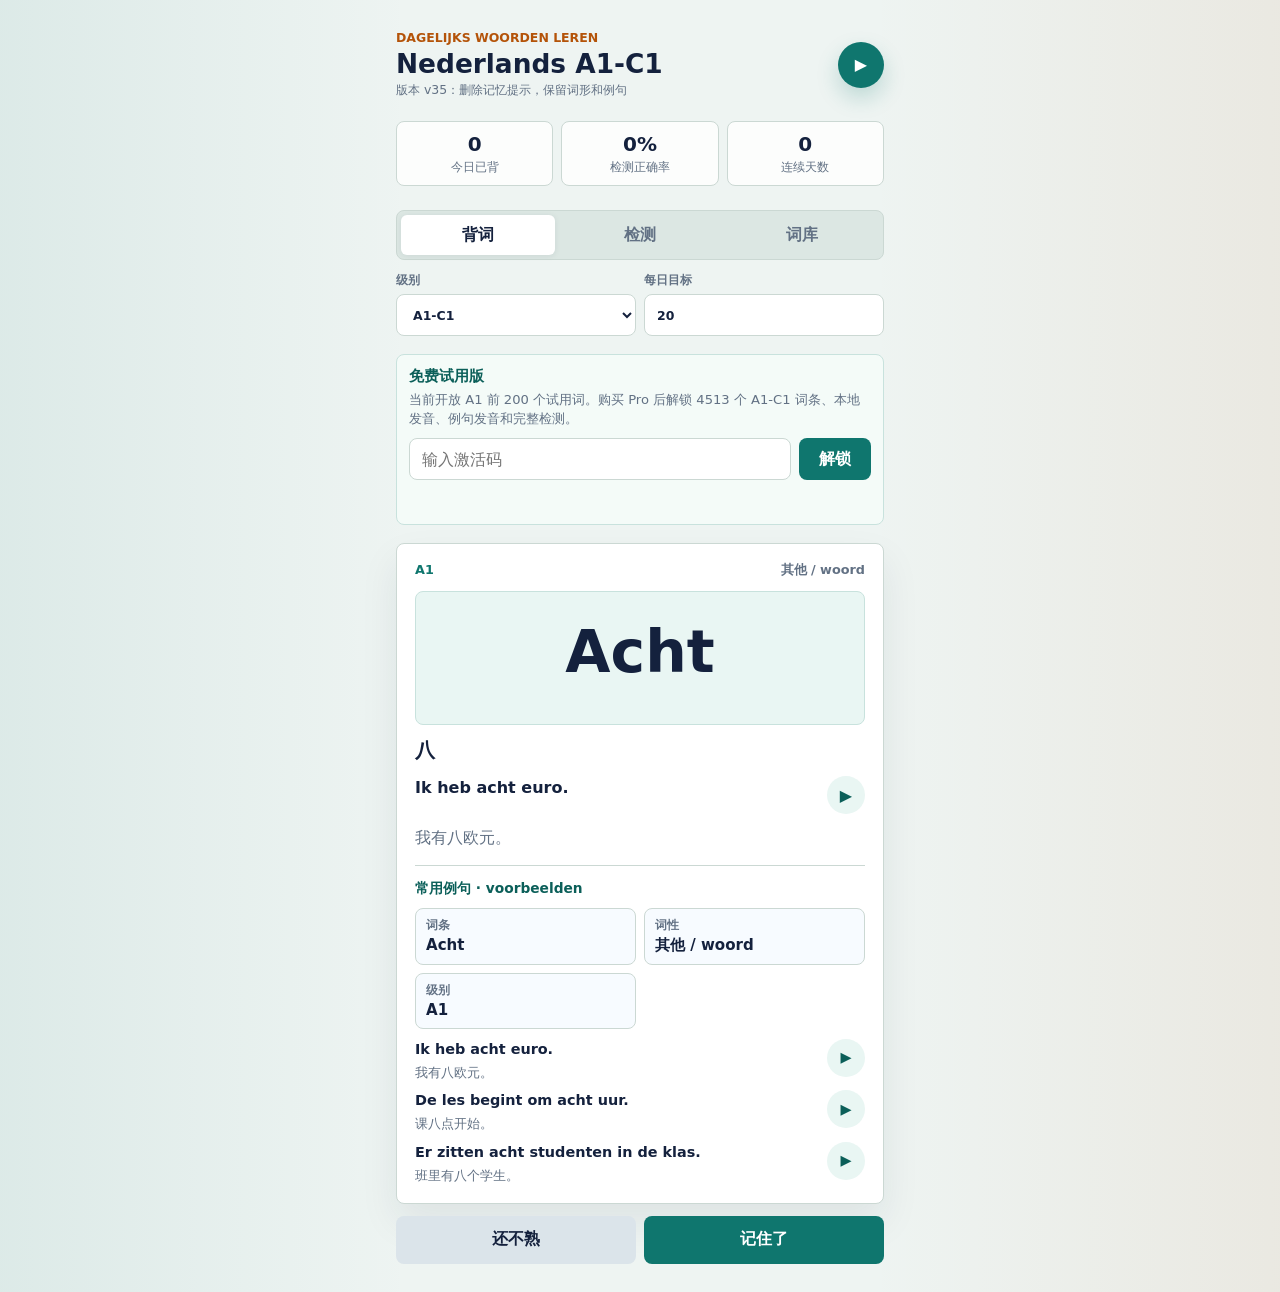
==== commit 69d974f3: "Add files via upload" ====
--- a/publish-live/index.html
+++ b/publish-live/index.html
@@ -10,7 +10,7 @@
     <link rel="manifest" href="manifest.json" />
     <link rel="icon" href="icons/icon-192.png" />
     <link rel="apple-touch-icon" href="icons/icon-192.png" />
-    <link rel="stylesheet" href="styles.css?v=34" />
+    <link rel="stylesheet" href="styles.css?v=35" />
   </head>
   <body>
     <main class="app-shell">
@@ -18,7 +18,7 @@
         <div>
           <p class="eyebrow">Dagelijks woorden leren</p>
           <h1>Nederlands A1-C1</h1>
-          <p class="version-tag">版本 v34：系统修正默认例句和未核对复数</p>
+          <p class="version-tag">版本 v35：删除记忆提示，保留词形和例句</p>
         </div>
         <button class="icon-button" id="speakCurrent" type="button" aria-label="播放当前单词" title="播放当前单词">
           <span aria-hidden="true">▶</span>
@@ -99,7 +99,6 @@
             <small id="wordIpa">/woːrt/</small>
           </button>
           <div class="meaning" id="wordMeaning">中文释义</div>
-          <p class="study-hint" id="studyHint">记忆提示</p>
           <div class="example-line">
             <p class="example" id="wordExample">Voorbeeldzin.</p>
             <button class="mini-button" id="speakExample" type="button" aria-label="播放例句" title="播放例句">▶</button>
@@ -148,12 +147,12 @@
       </section>
     </main>
 
-    <script src="wordbank-extra.js?v=34"></script>
-    <script src="audio-index.js?v=34"></script>
-    <script src="app.js?v=34"></script>
+    <script src="wordbank-extra.js?v=35"></script>
+    <script src="audio-index.js?v=35"></script>
+    <script src="app.js?v=35"></script>
     <script>
       if ("serviceWorker" in navigator && location.protocol !== "file:") {
-        navigator.serviceWorker.register("./sw.js?v=34");
+        navigator.serviceWorker.register("./sw.js?v=35");
       }
     </script>
   </body>
--- a/publish-live/styles.css
+++ b/publish-live/styles.css
@@ -337,15 +337,6 @@
   line-height: 1.35;
 }
 
-.study-hint {
-  margin-top: 10px;
-  padding: 10px 12px;
-  border-radius: 8px;
-  background: #ecfeff;
-  color: #155e75;
-  line-height: 1.45;
-}
-
 .example,
 .example-zh {
   margin-top: 12px;
